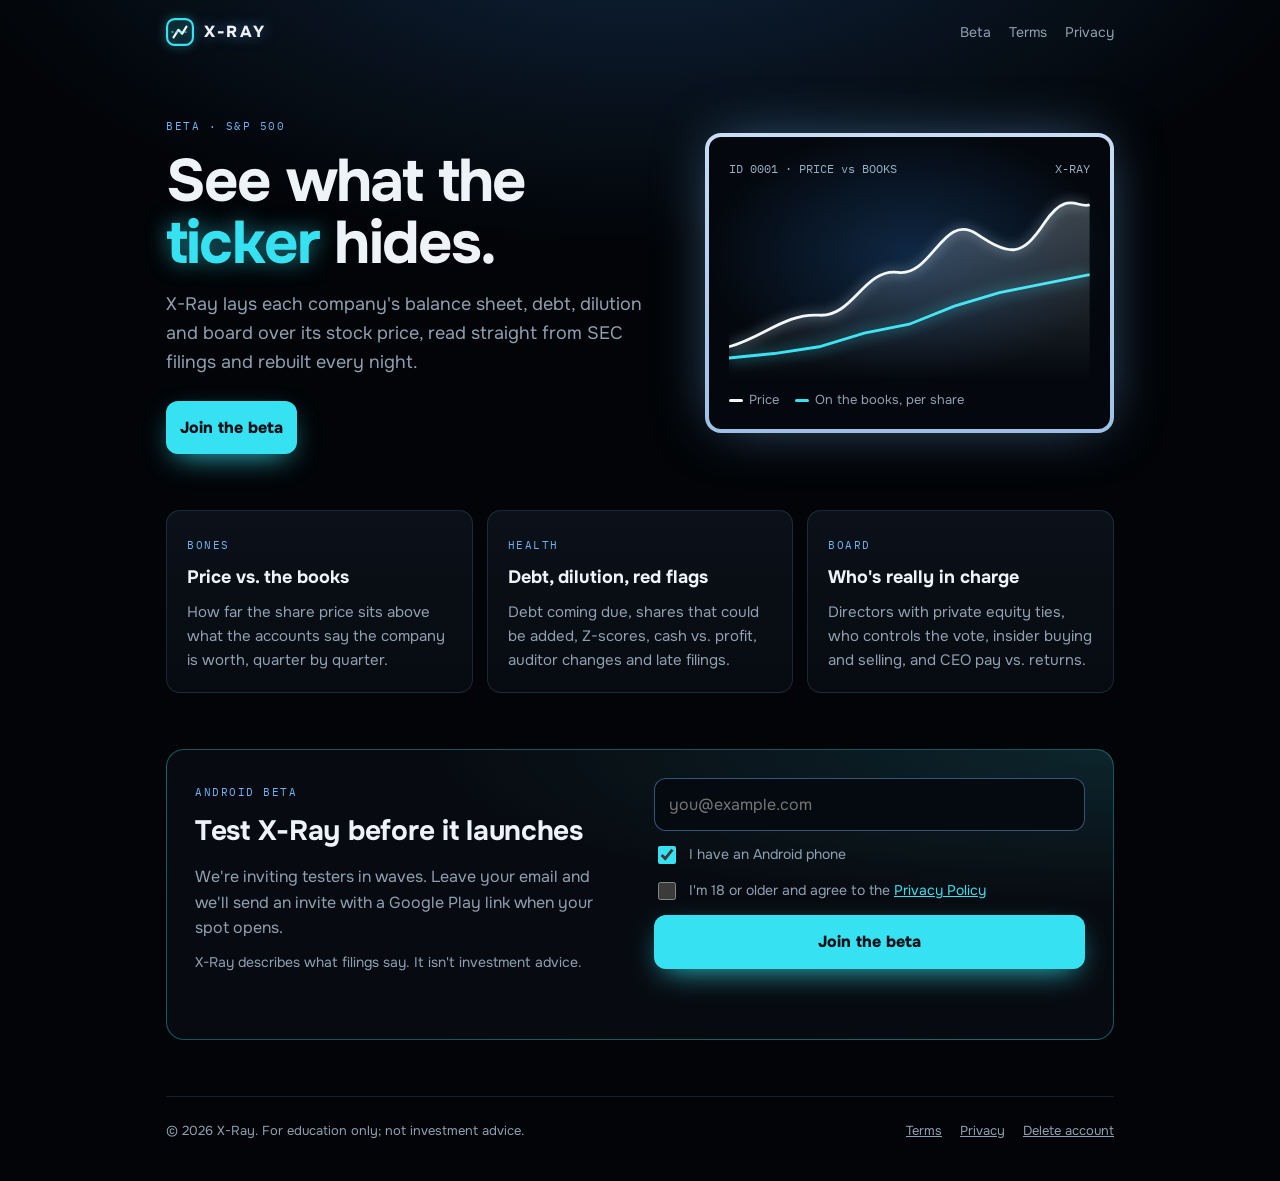
==== index.html @ b899103d "Publish x-ray.live: home and beta sign-up, Terms, Privacy, delete account Co-Authored-By: Claude Opu" ====
<!doctype html>
<html lang="en"><head><meta charset="utf-8"><meta name="viewport" content="width=device-width,initial-scale=1">
<title>X-Ray: see what the ticker hides</title><meta name="description" content="Balance sheets, debt, dilution and boards from SEC filings, laid over the stock price."><meta name="theme-color" content="#020407">
<link rel="icon" type="image/png" href="/icon-192.png"><link rel="apple-touch-icon" href="/icon-192.png">
<link rel="preconnect" href="https://fonts.googleapis.com"><link rel="preconnect" href="https://fonts.gstatic.com" crossorigin>
<link rel="stylesheet" href="https://fonts.googleapis.com/css2?family=Onest:wght@400;600;800&family=IBM+Plex+Mono:wght@500&display=swap">
<link rel="stylesheet" href="/styles.css"></head>
<body><div class="wrap">
<header class="top"><a class="brand" href="/"><svg width="28" height="28" viewBox="0 0 26 26" aria-hidden="true"><rect x="1" y="1" width="24" height="24" rx="7" fill="none" stroke="#36E2F2" stroke-width="2"/><path d="M7 18L11.5 11L15 14.5L19 8" fill="none" stroke="#F4F7FA" stroke-width="2" stroke-linecap="round" stroke-linejoin="round"/><path d="M5 13H21" stroke="#36E2F2" stroke-width="1.4" stroke-dasharray="2 2" opacity=".85"/></svg>X-RAY</a><nav class="links"><a href="/#beta">Beta</a><a href="/terms/">Terms</a><a href="/privacy/">Privacy</a></nav></header>
<section class="hero">
  <div>
    <span class="label">Beta · S&amp;P 500</span>
    <h1>See what the <em>ticker</em> hides.</h1>
    <p class="lead">X-Ray lays each company's balance sheet, debt, dilution and board over its stock price, read straight from SEC filings and rebuilt every night.</p>
    <a href="#beta"><button class="cta" type="button">Join the beta</button></a>
  </div>
  <div class="film" aria-hidden="true"><div>
    <div class="row"><span>ID 0001 · PRICE vs BOOKS</span><span>X-RAY</span></div>
    <svg viewBox="0 0 320 170"><defs><linearGradient id="g" x1="0" x2="0" y1="0" y2="1"><stop offset="0" stop-color="#E4F6FF" stop-opacity=".25"/><stop offset="1" stop-color="#E4F6FF" stop-opacity="0"/></linearGradient></defs>
      <path d="M0 150 L40 146 L80 140 L120 128 L160 120 L200 104 L240 92 L280 84 L320 76" fill="none" stroke="#36E2F2" stroke-width="2.5" style="filter:drop-shadow(0 0 6px rgba(54,226,242,.85))"/>
      <path d="M0 140 C30 132 50 110 80 112 S120 70 150 74 S190 20 220 40 S260 60 280 30 S310 18 320 14 L320 170 L0 170Z" fill="url(#g)"/>
      <path d="M0 140 C30 132 50 110 80 112 S120 70 150 74 S190 20 220 40 S260 60 280 30 S310 18 320 14" fill="none" stroke="#F4F7FA" stroke-width="2.5" style="filter:drop-shadow(0 0 5px rgba(200,235,255,.7))"/>
    </svg>
    <div class="legend"><span><i style="background:#F4F7FA"></i>Price</span><span><i style="background:#36E2F2"></i>On the books, per share</span></div>
  </div></div>
</section>
<section class="how">
  <div class="card"><span class="label">Bones</span><h3>Price vs. the books</h3><p>How far the share price sits above what the accounts say the company is worth, quarter by quarter.</p></div>
  <div class="card"><span class="label">Health</span><h3>Debt, dilution, red flags</h3><p>Debt coming due, shares that could be added, Z-scores, cash vs. profit, auditor changes and late filings.</p></div>
  <div class="card"><span class="label">Board</span><h3>Who's really in charge</h3><p>Directors with private equity ties, who controls the vote, insider buying and selling, and CEO pay vs. returns.</p></div>
</section>
<section class="beta" id="beta">
  <div>
    <span class="label">Android beta</span>
    <h2>Test X-Ray before it launches</h2>
    <p>We're inviting testers in waves. Leave your email and we'll send an invite with a Google Play link when your spot opens.</p>
    <p style="font-size:14px">X-Ray describes what filings say. It isn't investment advice.</p>
  </div>
  <form class="join" id="join" novalidate>
    <input type="email" id="email" autocomplete="email" placeholder="you@example.com" aria-label="Email" required>
    <label class="check"><input type="checkbox" id="android" checked><span>I have an Android phone</span></label>
    <label class="check"><input type="checkbox" id="adult"><span>I'm 18 or older and agree to the <a href="/privacy/">Privacy Policy</a></span></label>
    <button class="cta" type="submit">Join the beta</button>
    <p class="msg" id="msg" role="status"></p>
  </form>
</section>
<script src="/config.js"></script>
<script>
  document.getElementById("join").onsubmit = async e => {
    e.preventDefault();
    const C = window.XRAY_CONFIG || {}, msg = document.getElementById("msg"), btn = e.target.querySelector("button");
    const email = document.getElementById("email").value.trim().toLowerCase();
    msg.className = "msg";
    if (!/^[^\s@]+@[^\s@]+\.[^\s@]+$/.test(email)) { msg.className = "msg err"; msg.textContent = "That email doesn't look right."; return; }
    if (!document.getElementById("adult").checked) { msg.className = "msg err"; msg.textContent = "The beta is for adults 18 and older. Check the box to continue."; return; }
    btn.disabled = true; msg.textContent = "Adding you…";
    try {
      const r = await fetch(`${C.supabaseUrl}/rest/v1/beta_signups`, { method: "POST",
        headers: { apikey: C.supabaseKey, "Content-Type": "application/json", Prefer: "return=minimal" },
        body: JSON.stringify({ email, android: document.getElementById("android").checked, source: "x-ray.live" }) });
      if (r.ok || r.status === 409) { msg.className = "msg ok"; msg.textContent = "You're on the list. We'll email you when your invite is ready."; e.target.reset(); }
      else throw new Error(r.status);
    } catch (x) { msg.className = "msg err"; msg.textContent = "Something went wrong. Please try again in a minute."; }
    btn.disabled = false;
  };
</script>

<footer class="bottom"><span>© 2026 X-Ray. For education only; not investment advice.</span><nav><a href="/terms/">Terms</a><a href="/privacy/">Privacy</a><a href="/delete/">Delete account</a></nav></footer>
</div></body></html>
---- styles.css ----
:root { color-scheme: dark; --film: #020407; --panel: #0B1119; --line: rgba(120,185,250,.16); --ink: #EEF3F7; --muted: #8FA0B2;
  --cyan: #36E2F2; --bone: #E4F6FF; --steel: #6FB2F2; --pink: #FF6FB5; --warn: #FFB547;
  --ui: "Onest", "Segoe UI", system-ui, -apple-system, sans-serif; --mono: "IBM Plex Mono", ui-monospace, monospace; }
* { box-sizing: border-box; }
html { background: var(--film); }
body { margin: 0; color: var(--ink); font: 16px/1.6 var(--ui); background:
  radial-gradient(90% 50% at 50% -10%, rgba(45,109,176,.32), transparent 62%), var(--film); -webkit-font-smoothing: antialiased; }
a { color: var(--cyan); }
.wrap { max-width: 980px; margin: 0 auto; padding: 0 16px; }
header.top { display: flex; align-items: center; justify-content: space-between; padding: 18px 0; }
.brand { display: flex; align-items: center; gap: 10px; font-weight: 800; letter-spacing: .14em; color: var(--ink); text-decoration: none; text-shadow: 0 0 14px rgba(111,178,242,.55); }
.brand svg { filter: drop-shadow(0 0 5px rgba(54,226,242,.7)); }
nav.links { display: flex; gap: 18px; font-size: 14px; } nav.links a { color: var(--muted); text-decoration: none; } nav.links a:hover { color: var(--ink); }
.label { font-family: var(--mono); font-size: 11px; letter-spacing: .14em; text-transform: uppercase; color: var(--steel); }
.hero { display: grid; grid-template-columns: 1.1fr .9fr; gap: 40px; align-items: center; padding: 48px 0 56px; }
.hero h1 { font-size: clamp(36px, 6vw, 60px); line-height: 1.04; letter-spacing: -.03em; margin: 12px 0 16px; text-wrap: balance; }
.hero h1 em { font-style: normal; color: var(--cyan); text-shadow: 0 0 22px rgba(54,226,242,.6); }
.hero p.lead { font-size: 18px; color: var(--muted); margin: 0 0 24px; max-width: 34em; }
.film { position: relative; border-radius: 16px; padding: 4px; background: linear-gradient(180deg, #C9DDF4, #9FC0E6); box-shadow: 0 0 60px -14px rgba(111,178,242,.6); }
.film > div { border-radius: 12px; background: radial-gradient(70% 60% at 50% 40%, #0F2742, #04080E 72%); padding: 22px 20px 18px; display: flex; flex-direction: column; gap: 10px; }
.film .row { display: flex; justify-content: space-between; font-family: var(--mono); font-size: 12px; color: rgba(200,230,255,.75); }
.film svg { width: 100%; height: auto; display: block; }
.legend { display: flex; gap: 16px; font-size: 13px; color: var(--muted); } .legend i { display: inline-block; width: 14px; height: 3px; border-radius: 2px; margin-right: 6px; vertical-align: middle; }
section.how { display: grid; grid-template-columns: repeat(3, 1fr); gap: 14px; padding-bottom: 56px; }
.card { background: linear-gradient(180deg, #0B1119, #070B11); border: 1px solid var(--line); border-radius: 14px; padding: 20px; }
.card h3 { margin: 6px 0 8px; font-size: 18px; } .card p { margin: 0; color: var(--muted); font-size: 15px; }
.beta { display: grid; grid-template-columns: 1fr 1fr; gap: 28px; align-items: start; border: 1px solid rgba(54,226,242,.35); border-radius: 18px; padding: 28px;
  background: radial-gradient(120% 90% at 100% 0%, rgba(54,226,242,.12), transparent 60%), #070B11; margin-bottom: 56px; }
.beta h2 { margin: 6px 0 10px; font-size: 28px; letter-spacing: -.01em; } .beta p { color: var(--muted); margin: 0 0 10px; }
form.join { display: flex; flex-direction: column; gap: 12px; }
form.join input[type=email] { font: inherit; color: var(--ink); background: #050910; border: 1.5px solid rgba(111,178,242,.45); border-radius: 12px; padding: 13px 14px; }
form.join input[type=email]:focus { outline: none; border-color: var(--cyan); box-shadow: 0 0 0 4px rgba(54,226,242,.14); }
.check { display: flex; gap: 10px; align-items: flex-start; font-size: 14px; color: var(--muted); } .check input { width: 18px; height: 18px; margin-top: 3px; accent-color: var(--cyan); flex: none; }
button.cta { font: inherit; font-weight: 800; border: none; border-radius: 12px; padding: 14px; cursor: pointer; background: var(--cyan); color: #031018; box-shadow: 0 10px 30px -10px rgba(54,226,242,.9); }
button.cta:disabled { opacity: .6; cursor: default; }
.msg { font-size: 14px; min-height: 1.4em; margin: 0; } .msg.ok { color: #2BD67B; } .msg.err { color: #FF8A8A; }
footer.bottom { border-top: 1px solid var(--line); padding: 24px 0 40px; font-size: 13px; color: var(--muted); display: flex; flex-wrap: wrap; gap: 10px 24px; justify-content: space-between; }
footer.bottom nav { display: flex; gap: 18px; } footer.bottom a { color: var(--muted); }
/* legal pages */
.doc { max-width: 760px; padding: 24px 0 56px; } .doc h1 { font-size: 36px; letter-spacing: -.02em; line-height: 1.1; }
.doc h2 { margin-top: 36px; font-size: 22px; } .doc h3 { margin-top: 22px; font-size: 17px; color: var(--bone); }
.doc p, .doc li { color: #C9D4DF; } .doc li { margin: 4px 0; } .doc strong { color: var(--ink); }
.doc table { width: 100%; border-collapse: collapse; font-size: 14px; margin: 12px 0; display: block; overflow-x: auto; }
.doc th, .doc td { text-align: left; padding: 9px 10px; border-bottom: 1px solid var(--line); vertical-align: top; } .doc th { color: var(--muted); font-weight: 600; }
mark.blank { background: rgba(255,181,71,.18); color: var(--warn); border-radius: 4px; padding: 0 4px; }
.draft { border: 1px dashed rgba(255,181,71,.6); background: rgba(255,181,71,.07); color: var(--warn); border-radius: 12px; padding: 10px 14px; font-size: 14px; margin-top: 8px; }
@media (max-width: 760px) { .hero, .beta { grid-template-columns: 1fr; } section.how { grid-template-columns: 1fr; } nav.links { display: none; } .beta { padding: 20px; } }
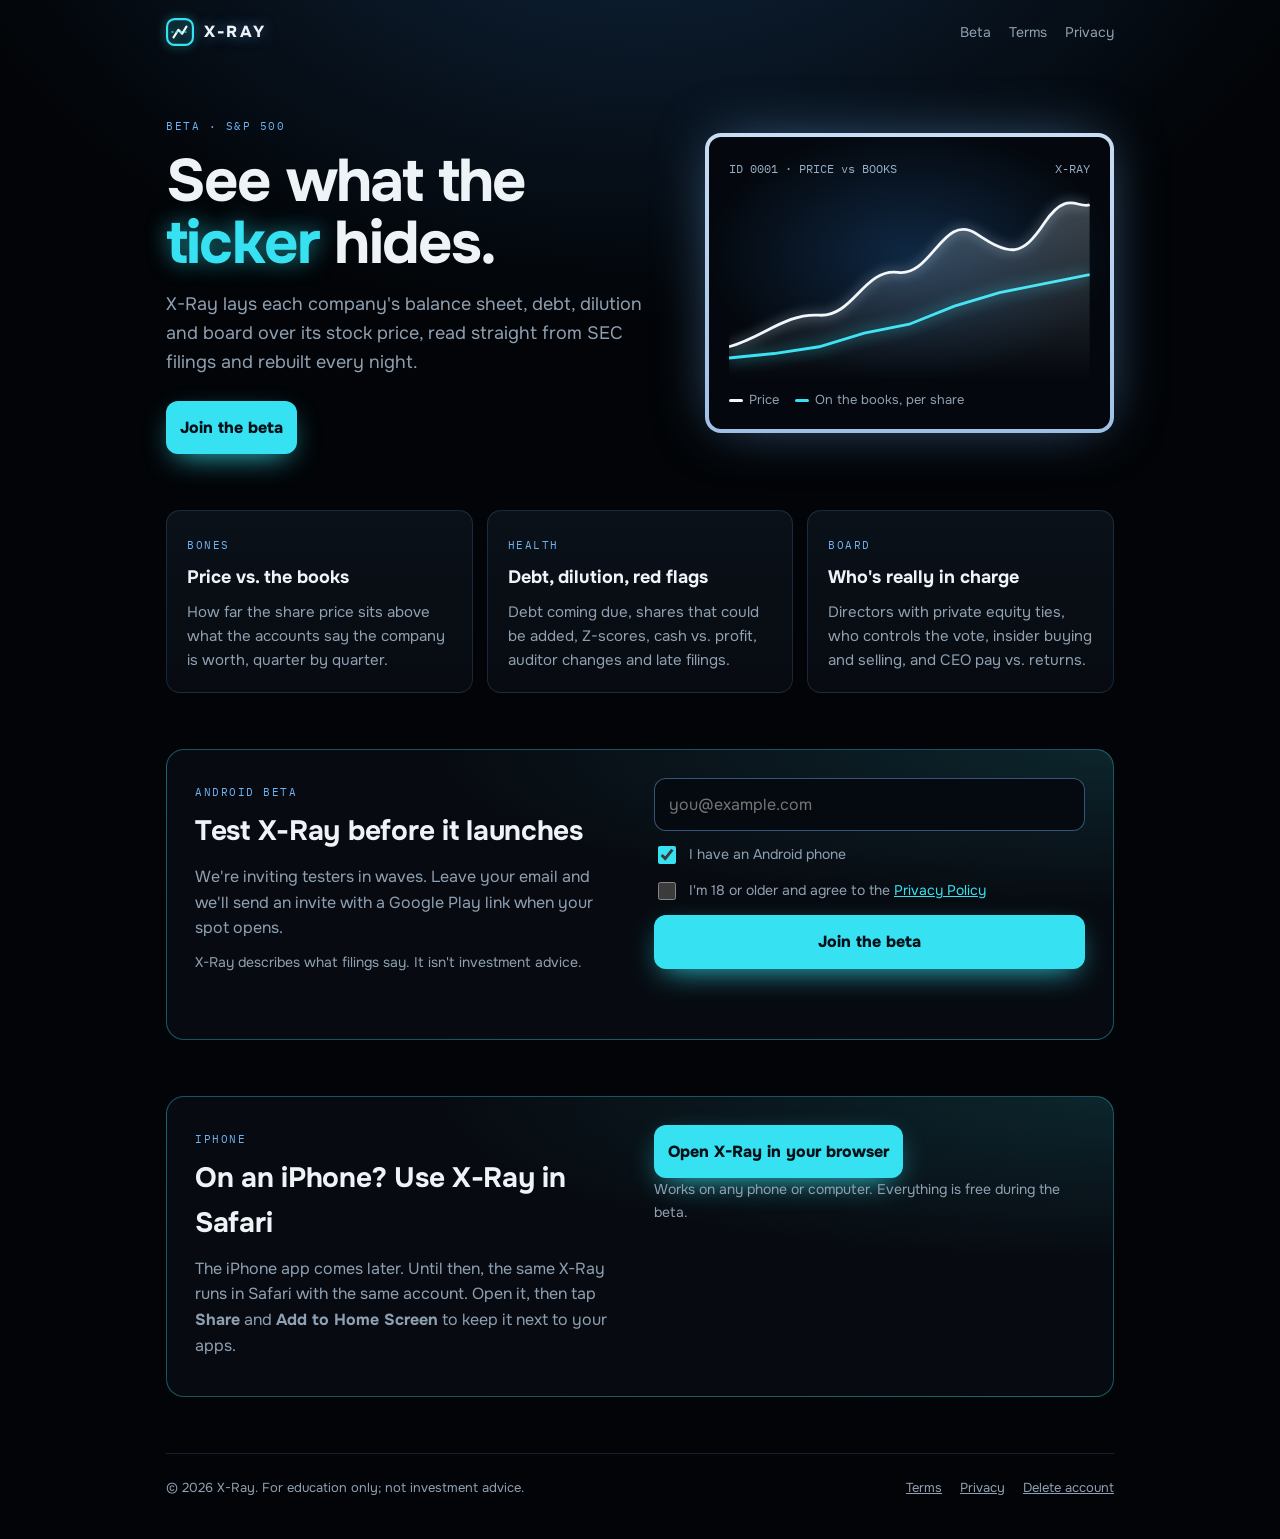
==== commit 802da5f7: "Web app at /app for iPhone and computers; Privacy: error reports, Resend Co-Authored-By: Claude Opus" ====
--- a/index.html
+++ b/index.html
@@ -44,6 +44,15 @@
     <p class="msg" id="msg" role="status"></p>
   </form>
 </section>
+<section class="beta" id="iphone">
+  <div>
+    <span class="label">iPhone</span>
+    <h2>On an iPhone? Use X-Ray in Safari</h2>
+    <p>The iPhone app comes later. Until then, the same X-Ray runs in Safari with the same account. Open it, then tap <b>Share</b> and <b>Add to Home Screen</b> to keep it next to your apps.</p>
+  </div>
+  <div class="join"><a href="/app/"><button class="cta" type="button">Open X-Ray in your browser</button></a>
+    <p style="font-size:14px;margin:0">Works on any phone or computer. Everything is free during the beta.</p></div>
+</section>
 <script src="/config.js"></script>
 <script>
   document.getElementById("join").onsubmit = async e => {
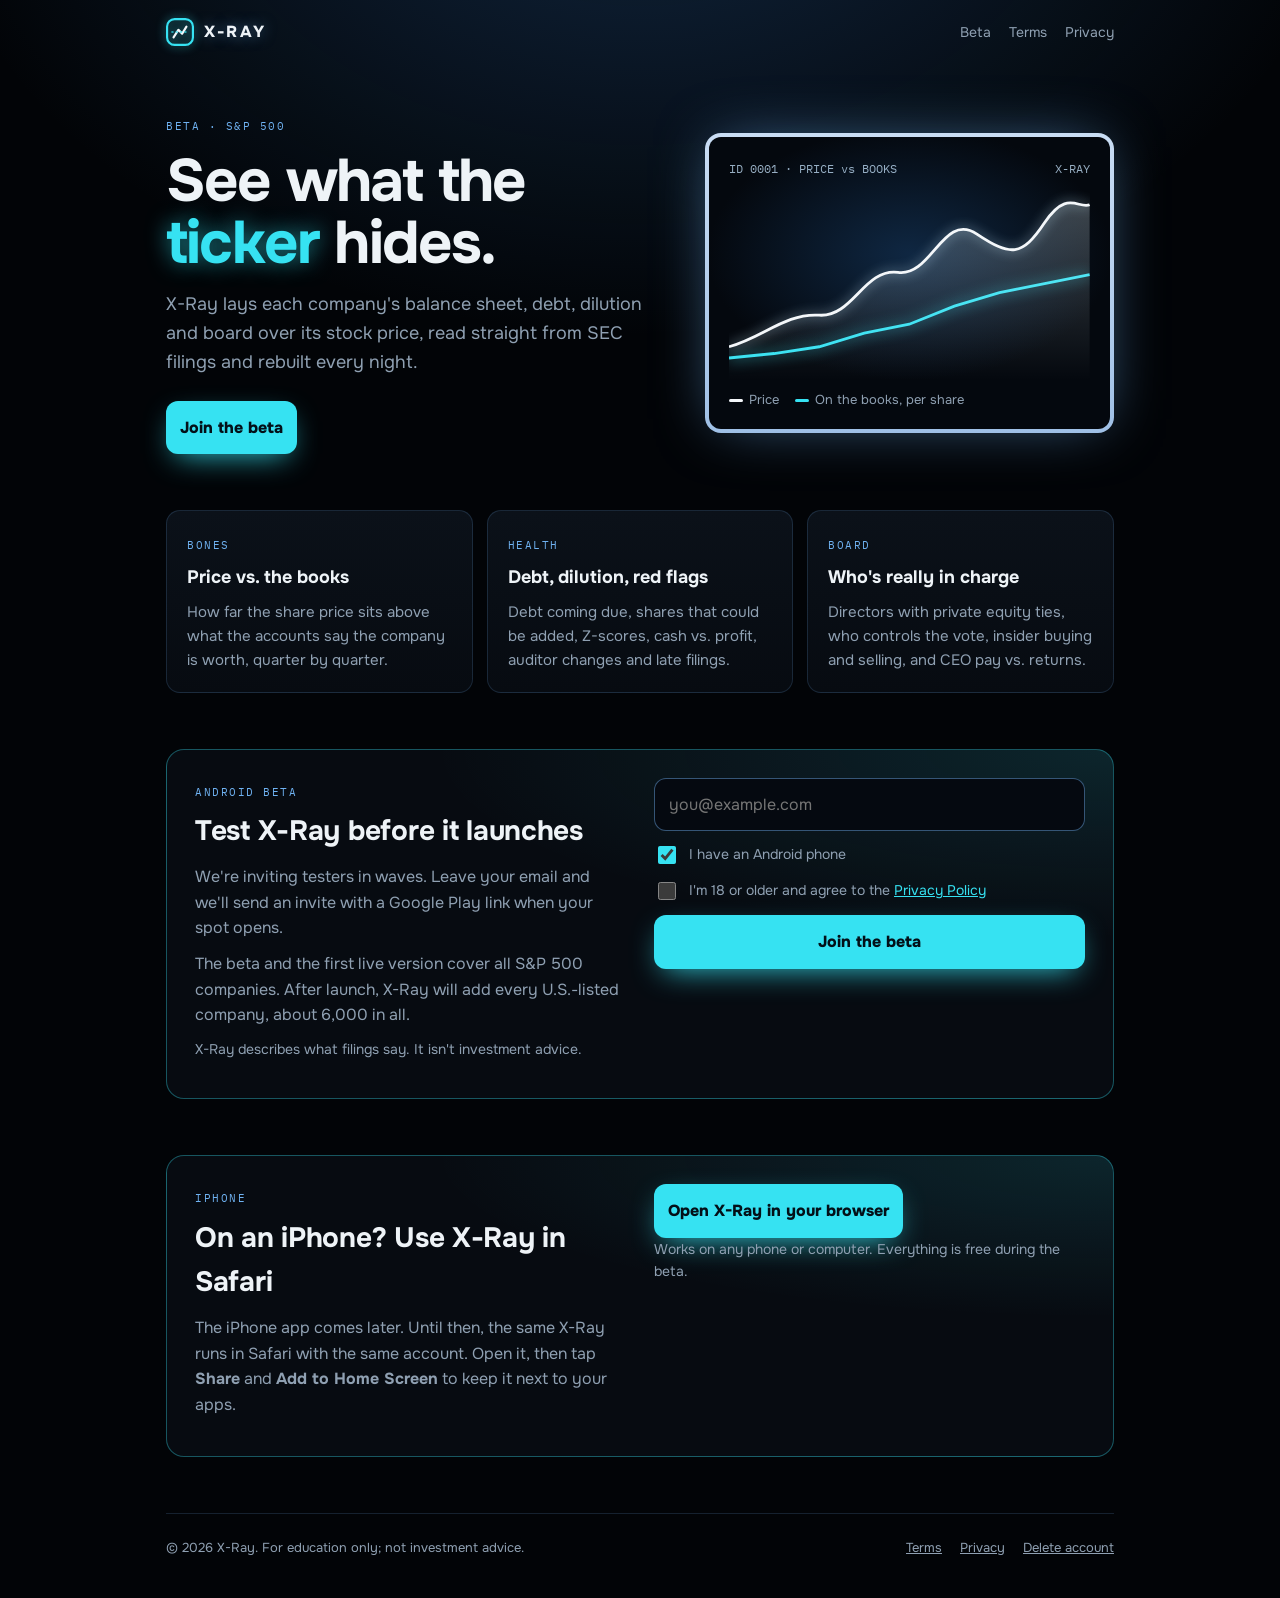
==== commit b12ca3be: "Coverage note: S&P 500 now, all U.S.-listed companies after launch Co-Authored-By: Claude Opus 5.5 <" ====
--- a/index.html
+++ b/index.html
@@ -34,6 +34,7 @@
     <span class="label">Android beta</span>
     <h2>Test X-Ray before it launches</h2>
     <p>We're inviting testers in waves. Leave your email and we'll send an invite with a Google Play link when your spot opens.</p>
+    <p>The beta and the first live version cover all S&amp;P 500 companies. After launch, X-Ray will add every U.S.-listed company, about 6,000 in all.</p>
     <p style="font-size:14px">X-Ray describes what filings say. It isn't investment advice.</p>
   </div>
   <form class="join" id="join" novalidate>
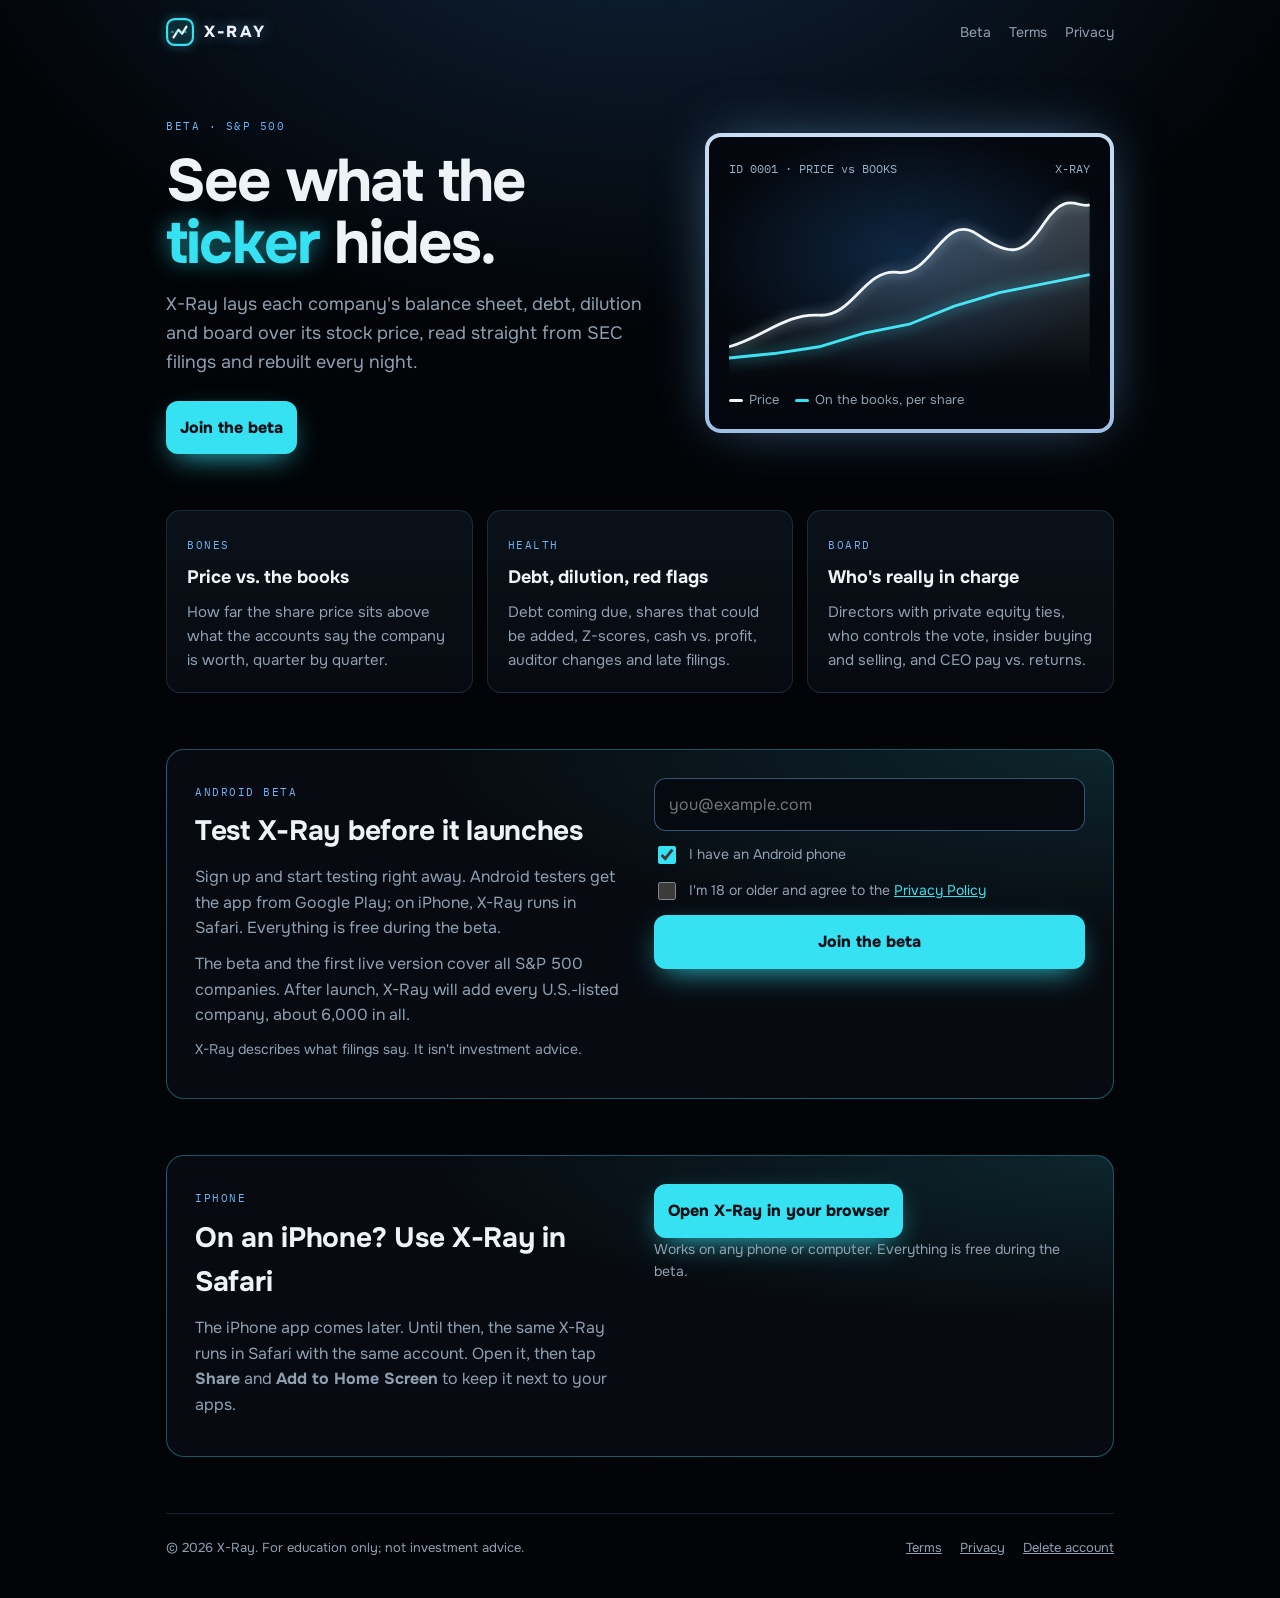
==== commit 12dd4d1e: "Beta sign-up: join the Google Group and install from the closed test on Android; Safari web app on i" ====
--- a/index.html
+++ b/index.html
@@ -33,7 +33,7 @@
   <div>
     <span class="label">Android beta</span>
     <h2>Test X-Ray before it launches</h2>
-    <p>We're inviting testers in waves. Leave your email and we'll send an invite with a Google Play link when your spot opens.</p>
+    <p>Sign up and start testing right away. Android testers get the app from Google Play; on iPhone, X-Ray runs in Safari. Everything is free during the beta.</p>
     <p>The beta and the first live version cover all S&amp;P 500 companies. After launch, X-Ray will add every U.S.-listed company, about 6,000 in all.</p>
     <p style="font-size:14px">X-Ray describes what filings say. It isn't investment advice.</p>
   </div>
@@ -44,6 +44,7 @@
     <button class="cta" type="submit">Join the beta</button>
     <p class="msg" id="msg" role="status"></p>
   </form>
+  <div class="next" id="next" hidden></div>
 </section>
 <section class="beta" id="iphone">
   <div>
@@ -56,6 +57,8 @@
 </section>
 <script src="/config.js"></script>
 <script>
+  const GROUP = "https://groups.google.com/g/xray-beta-testers";
+  const OPTIN = "https://play.google.com/apps/testing/com.xrayfilings.app";
   document.getElementById("join").onsubmit = async e => {
     e.preventDefault();
     const C = window.XRAY_CONFIG || {}, msg = document.getElementById("msg"), btn = e.target.querySelector("button");
@@ -68,7 +71,21 @@
       const r = await fetch(`${C.supabaseUrl}/rest/v1/beta_signups`, { method: "POST",
         headers: { apikey: C.supabaseKey, "Content-Type": "application/json", Prefer: "return=minimal" },
         body: JSON.stringify({ email, android: document.getElementById("android").checked, source: "x-ray.live" }) });
-      if (r.ok || r.status === 409) { msg.className = "msg ok"; msg.textContent = "You're on the list. We'll email you when your invite is ready."; e.target.reset(); }
+      if (r.ok || r.status === 409) {
+        const android = document.getElementById("android").checked, next = document.getElementById("next");
+        msg.className = "msg ok"; msg.textContent = "You're in. Here's how to start:";
+        next.innerHTML = `<p class="msg ok" style="margin-bottom:14px">You're in. Here's how to start:</p>` + (android
+          ? `<ol>
+               <li><b>Join the tester group</b> with the Google account on your Android phone.<br><a class="btn" href="${GROUP}" target="_blank" rel="noopener">Join the group</a></li>
+               <li><b>Become a tester</b>, then install X-Ray from the Play Store. If it says the app isn't available yet, wait a few minutes after joining and try again.<br><a class="btn" href="${OPTIN}" target="_blank" rel="noopener">Get the Android beta</a></li>
+             </ol>
+             <p class="small">Use the same Google account for both steps. It's the one signed in to the Play Store on your phone.</p>`
+          : `<ol>
+               <li><b>Open X-Ray in Safari</b> (or any browser).<br><a class="btn" href="/app/">Open X-Ray</a></li>
+               <li>On iPhone, tap <b>Share</b> then <b>Add to Home Screen</b> to keep it next to your apps.</li>
+             </ol>`);
+        next.hidden = false; e.target.hidden = true;
+      }
       else throw new Error(r.status);
     } catch (x) { msg.className = "msg err"; msg.textContent = "Something went wrong. Please try again in a minute."; }
     btn.disabled = false;
--- a/styles.css
+++ b/styles.css
@@ -45,3 +45,9 @@
 mark.blank { background: rgba(255,181,71,.18); color: var(--warn); border-radius: 4px; padding: 0 4px; }
 .draft { border: 1px dashed rgba(255,181,71,.6); background: rgba(255,181,71,.07); color: var(--warn); border-radius: 12px; padding: 10px 14px; font-size: 14px; margin-top: 8px; }
 @media (max-width: 760px) { .hero, .beta { grid-template-columns: 1fr; } section.how { grid-template-columns: 1fr; } nav.links { display: none; } .beta { padding: 20px; } }
+
+.next ol { margin: 0; padding-left: 1.3em; display: grid; gap: 16px; }
+.next li { line-height: 1.45; }
+.next .btn { display: inline-block; margin-top: 8px; padding: 10px 16px; border-radius: 10px; background: #3FE0F0; color: #05080C; font-weight: 800; text-decoration: none; }
+.next .small { font-size: 13px; opacity: .75; margin: 14px 0 0; }
+[hidden] { display: none !important; }
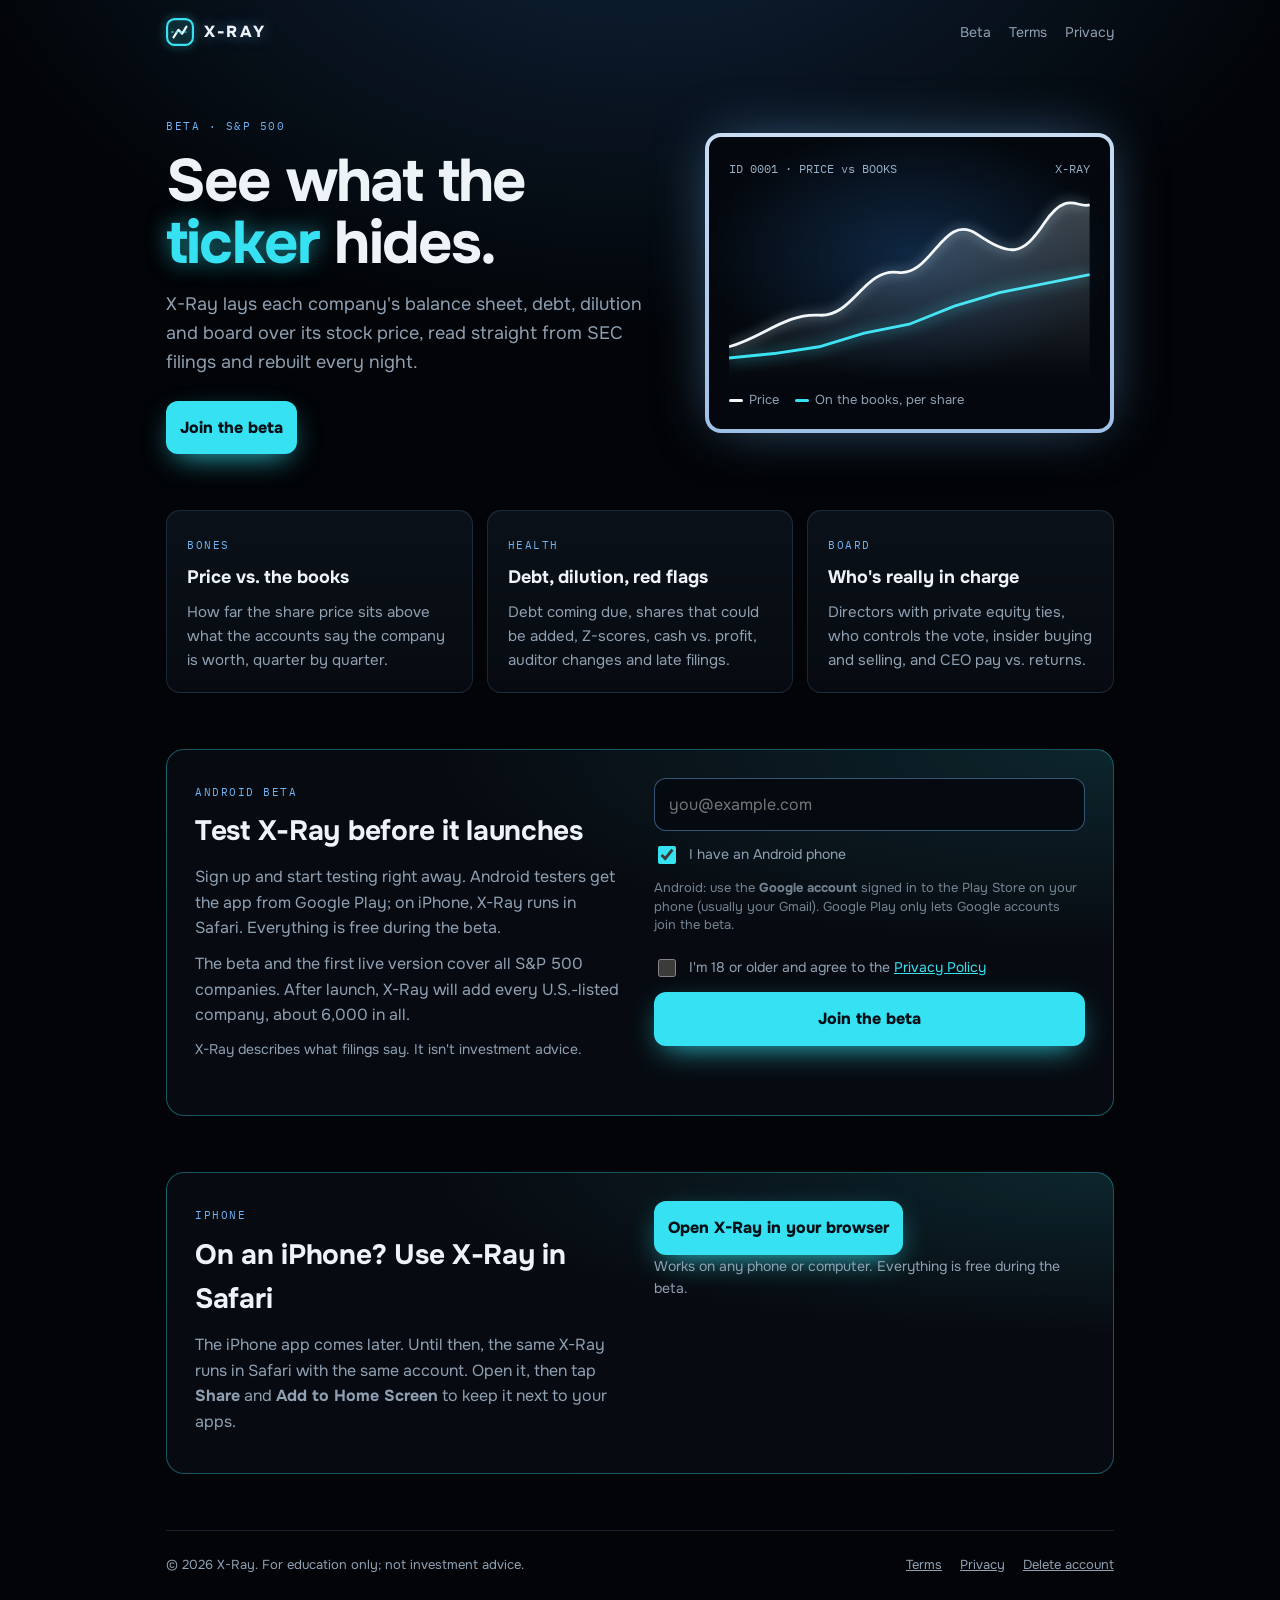
==== commit 84b0af38: "Sign-up: Google account note for Android testers Co-Authored-By: Claude Opus 5.5 <noreply@anthropic." ====
--- a/index.html
+++ b/index.html
@@ -40,6 +40,7 @@
   <form class="join" id="join" novalidate>
     <input type="email" id="email" autocomplete="email" placeholder="you@example.com" aria-label="Email" required>
     <label class="check"><input type="checkbox" id="android" checked><span>I have an Android phone</span></label>
+    <p class="hint" id="gnote">Android: use the <b>Google account</b> signed in to the Play Store on your phone (usually your Gmail). Google Play only lets Google accounts join the beta.</p>
     <label class="check"><input type="checkbox" id="adult"><span>I'm 18 or older and agree to the <a href="/privacy/">Privacy Policy</a></span></label>
     <button class="cta" type="submit">Join the beta</button>
     <p class="msg" id="msg" role="status"></p>
@@ -59,6 +60,8 @@
 <script>
   const GROUP = "https://groups.google.com/g/xray-beta-testers";
   const OPTIN = "https://play.google.com/apps/testing/com.xrayfilings.app";
+  const andBox = document.getElementById("android"), gnote = document.getElementById("gnote");
+  andBox.onchange = () => { gnote.hidden = !andBox.checked; };
   document.getElementById("join").onsubmit = async e => {
     e.preventDefault();
     const C = window.XRAY_CONFIG || {}, msg = document.getElementById("msg"), btn = e.target.querySelector("button");
@@ -66,6 +69,11 @@
     msg.className = "msg";
     if (!/^[^\s@]+@[^\s@]+\.[^\s@]+$/.test(email)) { msg.className = "msg err"; msg.textContent = "That email doesn't look right."; return; }
     if (!document.getElementById("adult").checked) { msg.className = "msg err"; msg.textContent = "The beta is for adults 18 and older. Check the box to continue."; return; }
+    if (andBox.checked && !/@(gmail|googlemail)\.com$/.test(email) && !e.target.dataset.ok) {
+      e.target.dataset.ok = 1; msg.className = "msg err";
+      msg.textContent = "Is this the Google account on your Play Store? Google Play needs a Google account to join. Change it, or tap Join again if it is.";
+      return;
+    }
     btn.disabled = true; msg.textContent = "Adding you…";
     try {
       const r = await fetch(`${C.supabaseUrl}/rest/v1/beta_signups`, { method: "POST",
--- a/styles.css
+++ b/styles.css
@@ -51,3 +51,4 @@
 .next .btn { display: inline-block; margin-top: 8px; padding: 10px 16px; border-radius: 10px; background: #3FE0F0; color: #05080C; font-weight: 800; text-decoration: none; }
 .next .small { font-size: 13px; opacity: .75; margin: 14px 0 0; }
 [hidden] { display: none !important; }
+.hint { font-size: 13px; opacity: .8; margin: -4px 0 4px; line-height: 1.4; }
